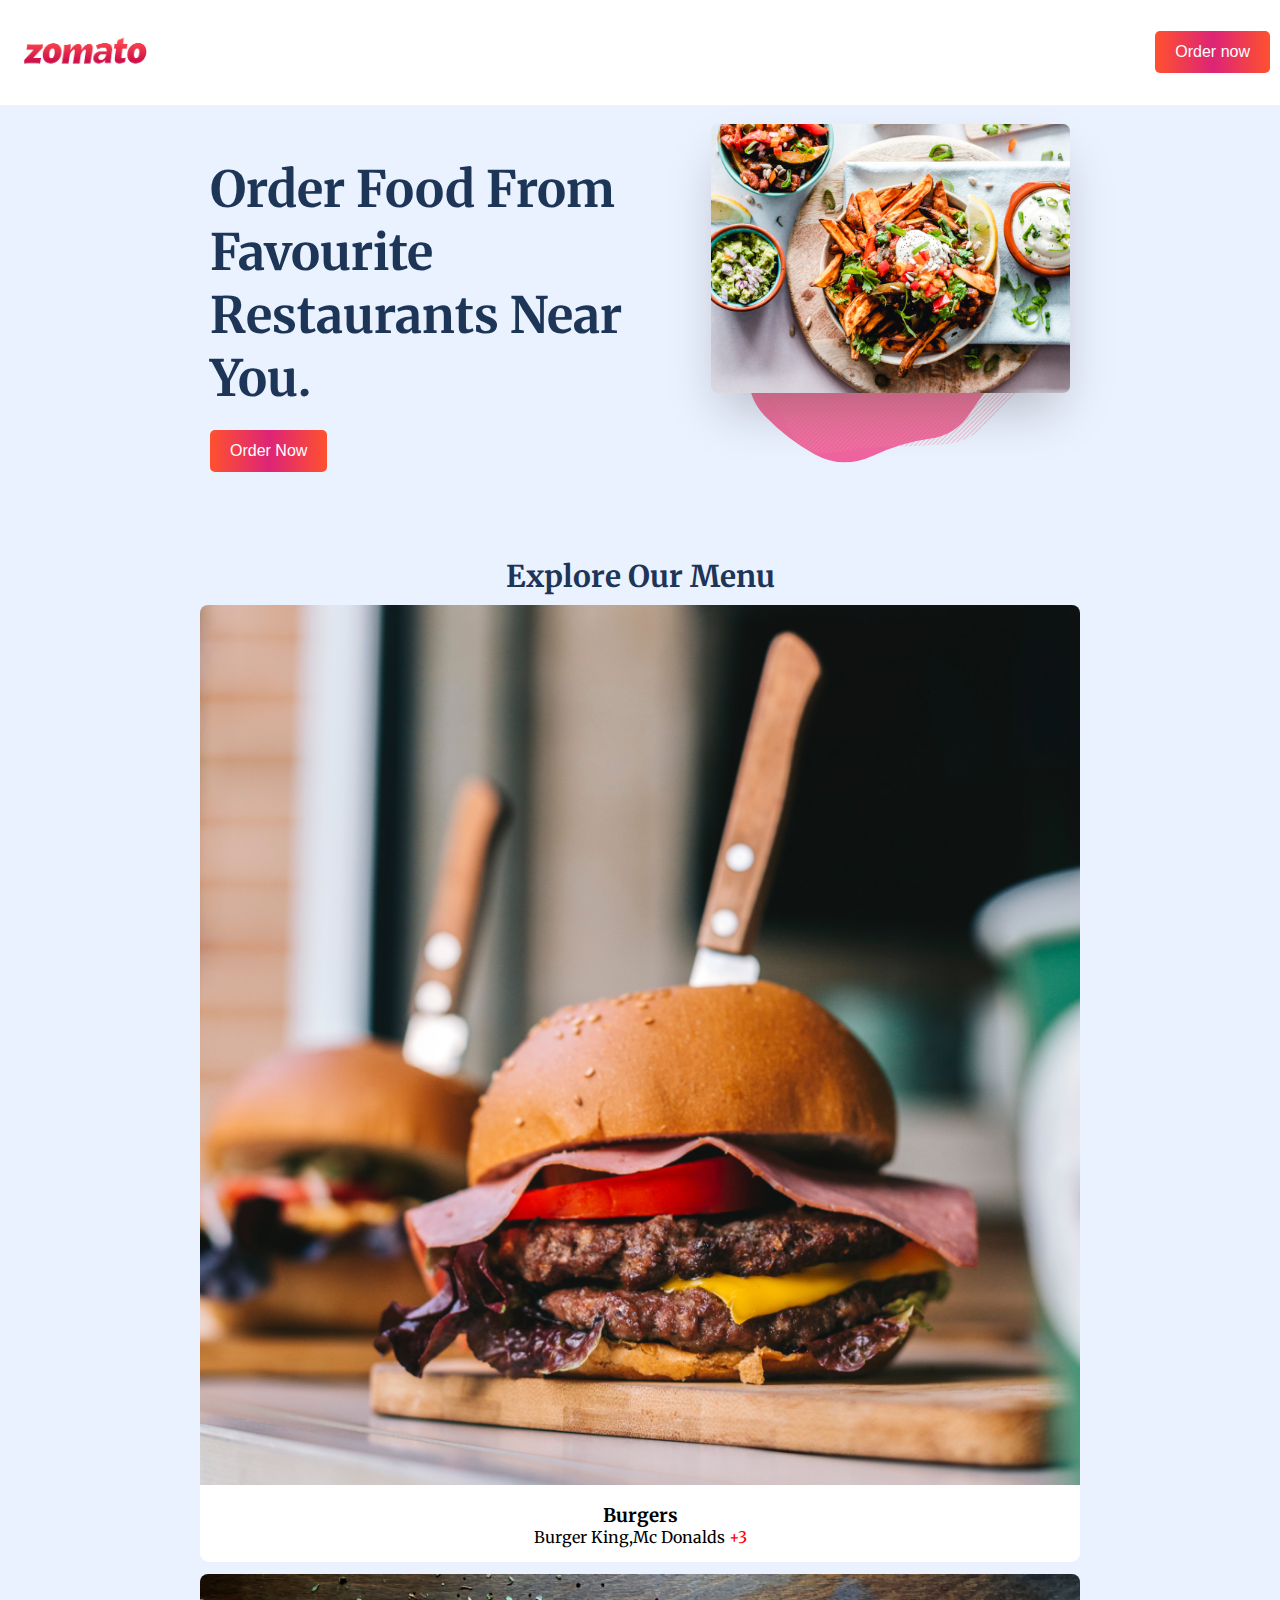
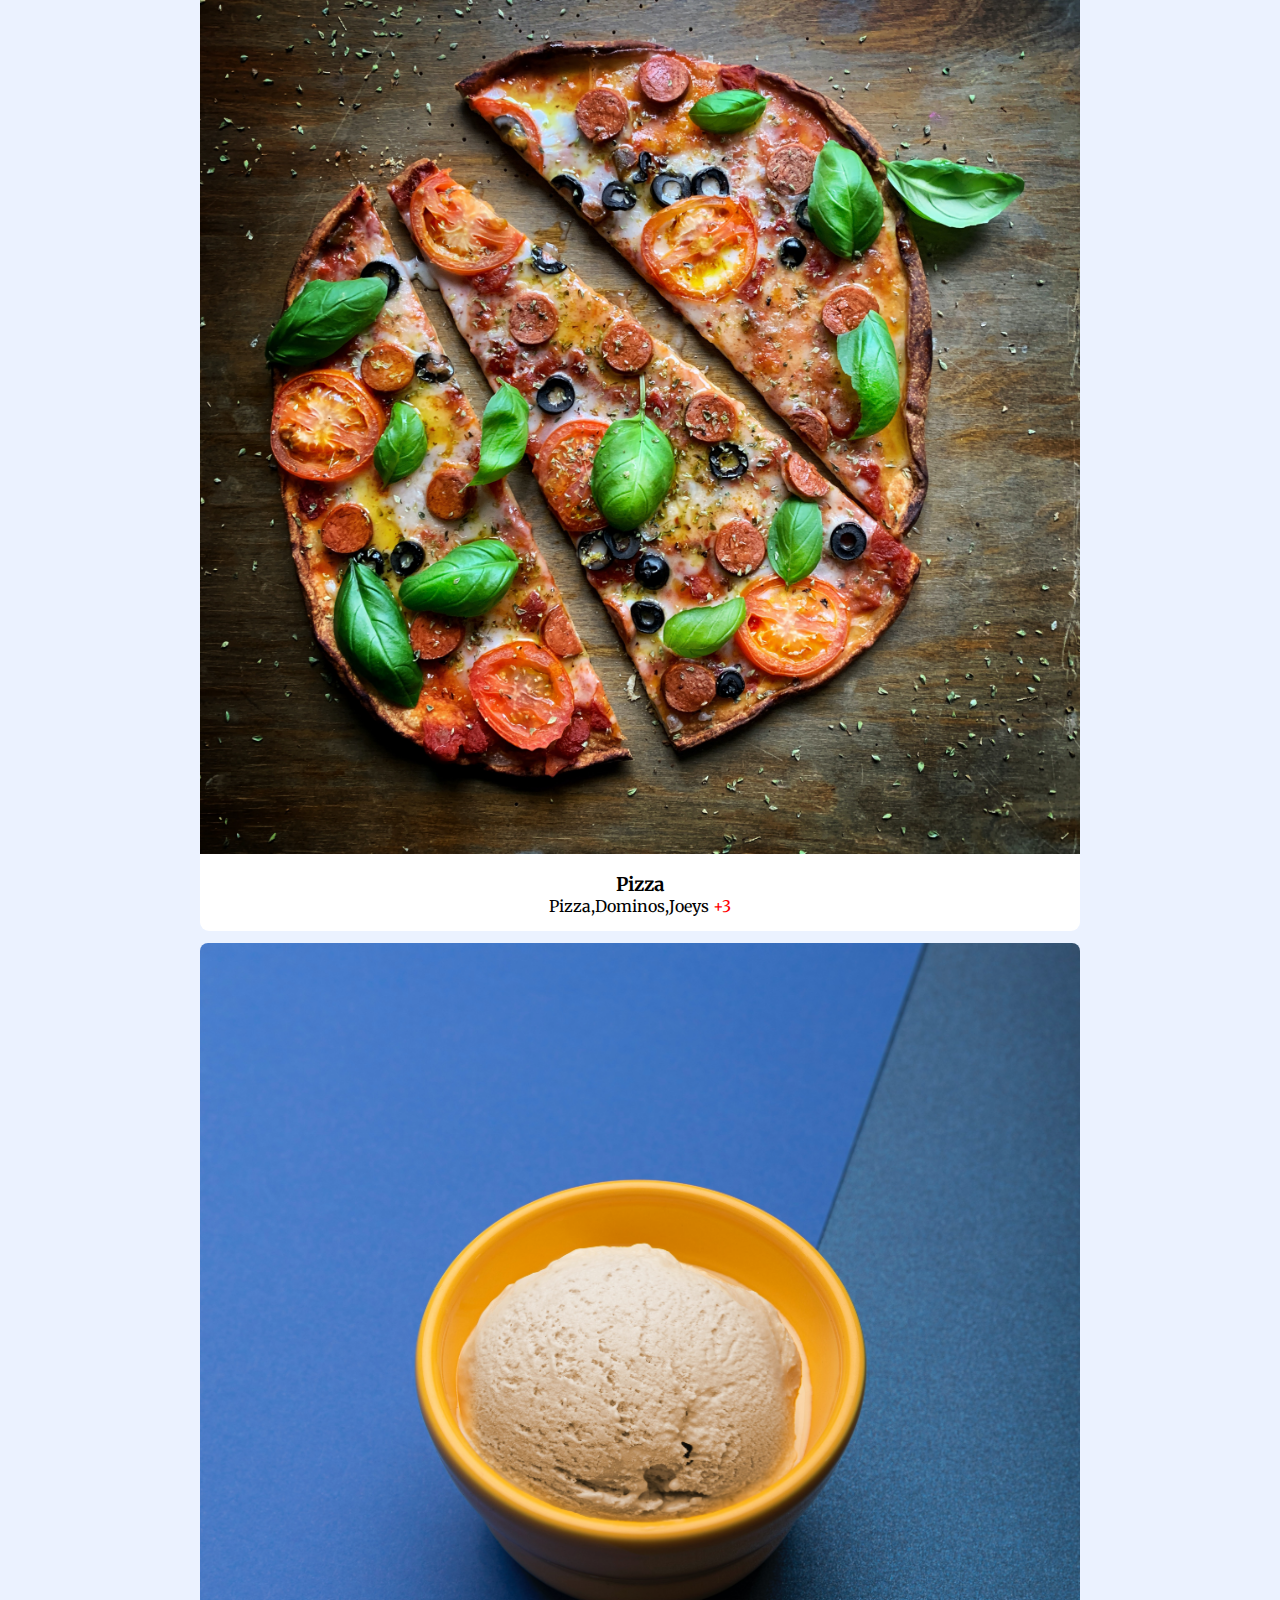
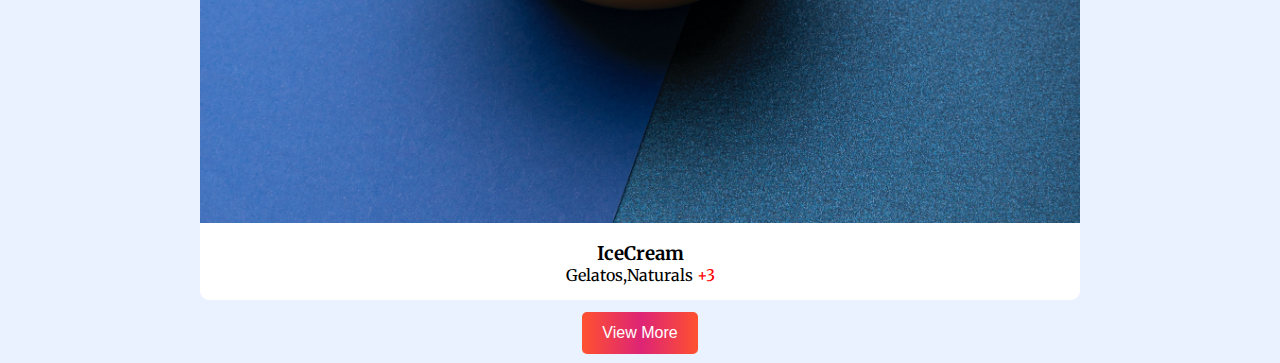
==== index.html @ bd78d6b1 "Done menu section for mobile" ====
<!DOCTYPE html>
<html lang="en">
<head>
  <meta charset="UTF-8">
  <meta name="viewport" content="width=device-width, initial-scale=1.0">
  <title>Document</title>
  <link rel="preconnect" href="https://fonts.gstatic.com">
  <link href="https://fonts.googleapis.com/css2?family=Merriweather:ital,wght@0,300;0,400;0,700;0,900;1,300;1,400;1,700;1,900&display=swap" rel="stylesheet">
</head>
<style>

*{

margin: 0;
padding: 0;
box-sizing: border-box;

}
body{

font-family: 'Merriweather', serif;
background-color:#ebf2ff; 
}

.navbar{

  display: flex;
  justify-content:space-around;
  align-items:center;
   background-color:#fff;;
  
}

.navbar-brand{

width: 100px;

}
.navbar-logo{
  width:100%;
}

  .primary-button{

    background-image: linear-gradient(
  to right,
  #ff512f 0%,
  #dd2476 51%,
  #ff512f 100%
);
border:none;
padding:10px 10px;
border-radius: 5px;
color: #fff;
cursor: pointer;

  }




/*HERO SECTION*/

.container{
  width: 100%;
  margin: 0 auto;
  padding: 9px 10px;
}

.hero-image-container{
width: 100%;
position: relative;
}





.hero-image{
  
  width: 100%;
  box-shadow: 0 25px 50px -12px rgba(0, 0, 0, 0.25);
  border-radius: 7px;
  position: absolute;

}

.shape{
  position: absolute;
  right: 2px;
  z-index:-1 ;
}











.hero-text{
font-size: 30px;
color:#1d3557;
margin: 20px 0;
}







/*MENU*/

.food-menu-card{
 width:100%;
 background-color:#fff;
 border-radius: 9px;
margin-bottom: 12px;
}


.food-image{
  width: 100%;
  border-radius: 8px 8px 0 0 ;
}

.food-menu-card-description{
  padding:15px;
}




.menu-text{
  font-size: 30px;
  color: #1d3557;
  margin:10px 0;
}

.explore-menu-container{
  margin-top: 60px;
  text-align: center;
}





/*MEDIA QUERY*/

  /*For Tablet*/
  @media(min-width: 768px)
{
  .navbar{
  justify-content: space-between;
  padding: 0px 10px;
}

.navbar-brand{
  width: 150px;
}

.primary-button{

padding: 12px 20px;
font-size: 16px;
}

.hero-container{
  display: flex;
  flex-direction: row-reverse;
  align-items: center;
  padding: 10px;
}

}





/*For PC*/
@media(min-width: 1020px)
{


  .container{

    max-width: 900px;
  

  }

.hero-container{
  justify-content: space-between;
  gap:10px ;

}

.hero-text{

 font-size: 50px; 
}


}
/*PC WITH LARGER SCREEN*/
@media(min-width: 1400px)
{

.container{
  max-width: 1180px;
}




}
</style>
<body>
  <header>

    <nav class="navbar">

      <div class="navbar-brand">
        <img src="/assets/logo.png" alt="logo" class="navbar-logo">
      </div>
      <div class="navbar-items">


        <button class="primary-button">Order now</button>

      </div>

    </nav>
  </header>


  <main class="container">
  <!--HERO SECTION-->
    <section class="hero-container">

      <div class="hero-image-container">

        <img src="./assets/hero.jpg" alt="hero-image" class="hero-image">
        <img src="assets/svg/herobgpattren.svg" alt="pattern" class="pattern">
        <img src="assets/svg/heroShape.svg" alt="shape" class="shape">




      </div>
      <div class="hero-decription">
    <h1 class="hero-text">Order Food From Favourite Restaurants Near You.</h1>
        <button class="primary-button">Order Now</button>
      </div>
       


    </section>




    <!--Explore menu-->

    <section class="explore-menu-container">

      <h1 class="menu-text">Explore Our Menu</h1>


      <div class="explore-menu-lists">



<!--BURGER-->
        <div class="food-menu-card">

          <img src="assets/burger.jpg" alt="burger" class="food-image">

          <div class="food-menu-card-description">

            <h3 class="food-title">Burgers</h3>
            <p class="food-restaurant">Burger King,Mc Donalds <span style="color:red">+3</span></p>

          </div>


        </div>




        <!--PIZZA-->
        <div class="food-menu-card">

          <img src="assets/pizza.jpg" alt="pizza" class="food-image">

          <div class="food-menu-card-description">

            <h3 class="food-title">Pizza</h3>
            <p class="food-restaurant">Pizza,Dominos,Joeys <span style="color:red">+3</span></p>

          </div>


        </div>





        <!--ICECRWAM-->
        <div class="food-menu-card">

          <img src="assets/iceCream.jpg" alt="ice_cream" class="food-image">

          <div class="food-menu-card-description">

            <h3 class="food-title">IceCream</h3>
            <p class="food-restaurant">Gelatos,Naturals <span style="color:red">+3</span></p>

          </div>


        </div>

      </div>
      <button class="primary-button">View More</button>


    </section>


    


</main>




</body>
</html>
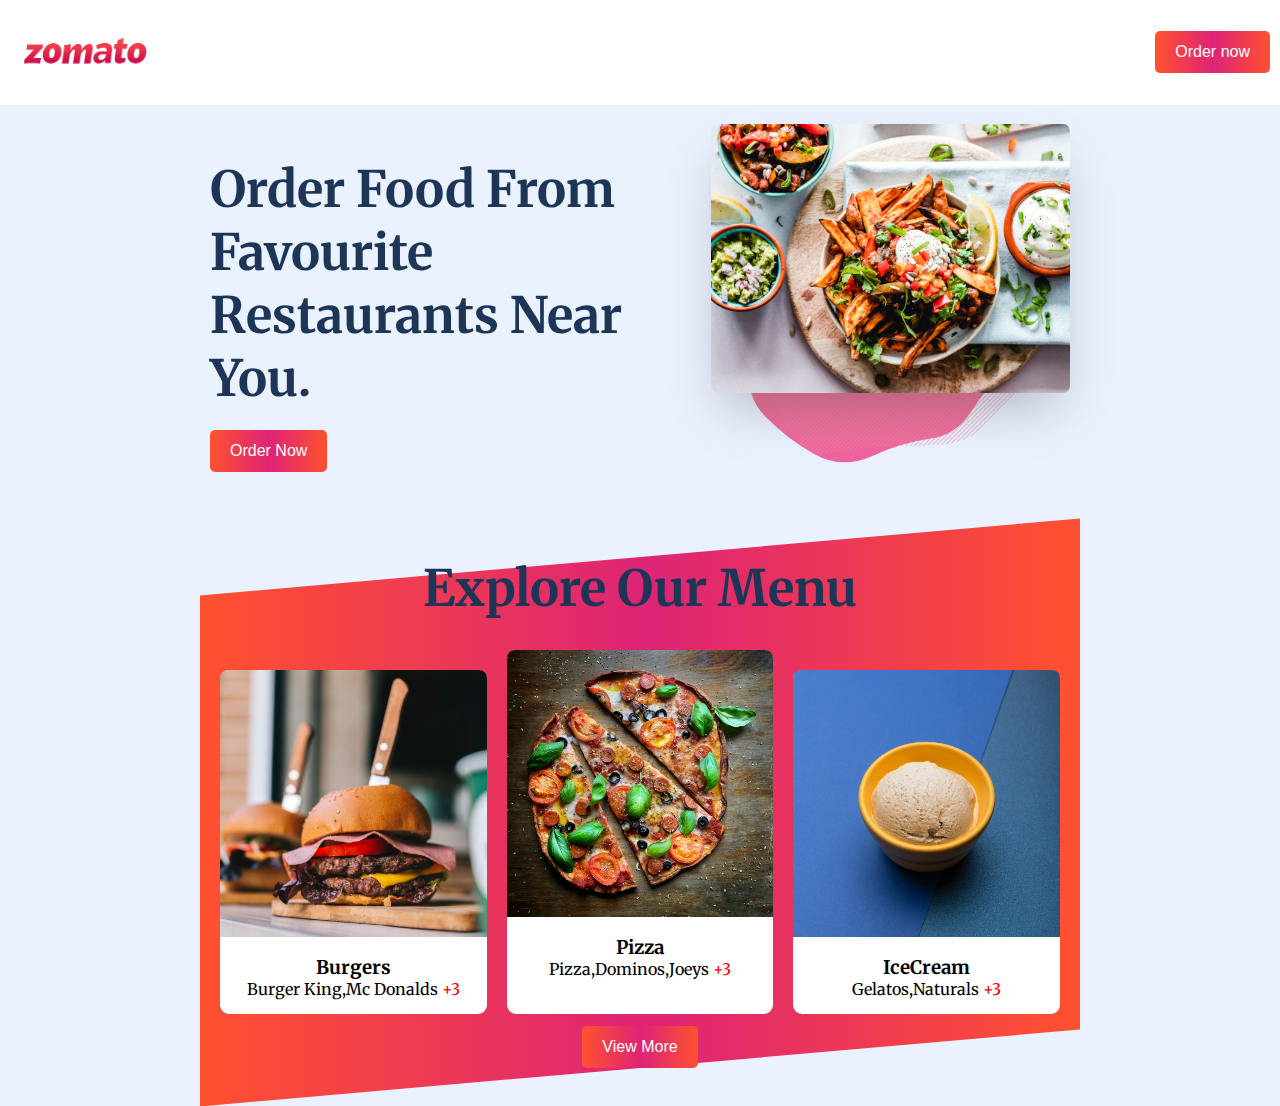
==== commit e0f9d8e3: "Done with tranfrom" ====
--- a/index.html
+++ b/index.html
@@ -177,6 +177,42 @@
   padding: 10px;
 }
 
+
+.explore-menu-lists{
+
+display: flex;
+gap: 12px;
+margin-top: 50px;
+
+}
+
+#pizza-id{
+  margin-top: -20px;
+}
+
+
+
+.explore-menu-container{
+
+  position: relative;
+}
+
+.explore-menu-rohumus-gradient{
+  position: absolute;
+  background-image: linear-gradient(
+  to right,
+  #ff512f 0%,
+  #dd2476 51%,
+  #ff512f 100%
+);
+left: 0;
+top: 0;
+width: 100%;
+height: 100%;
+z-index: -3;
+transform: skewY(-5deg);
+}
+
 }
 
 
@@ -204,6 +240,18 @@
 .hero-text{
 
  font-size: 50px; 
+}
+
+
+
+.explore-menu-lists{
+  gap:  20px;
+  padding:0 20px;
+}
+
+.menu-text{
+  font-size: 50px;
+  
 }
 
 
@@ -273,7 +321,12 @@
       <h1 class="menu-text">Explore Our Menu</h1>
 
 
-      <div class="explore-menu-lists">
+<div class="explore-menu-rohumus-gradient">
+
+
+
+</div>
+        <div class="explore-menu-lists">
 
 
 
@@ -296,7 +349,7 @@
 
 
         <!--PIZZA-->
-        <div class="food-menu-card">
+        <div class="food-menu-card" id="pizza-id">
 
           <img src="assets/pizza.jpg" alt="pizza" class="food-image">
 
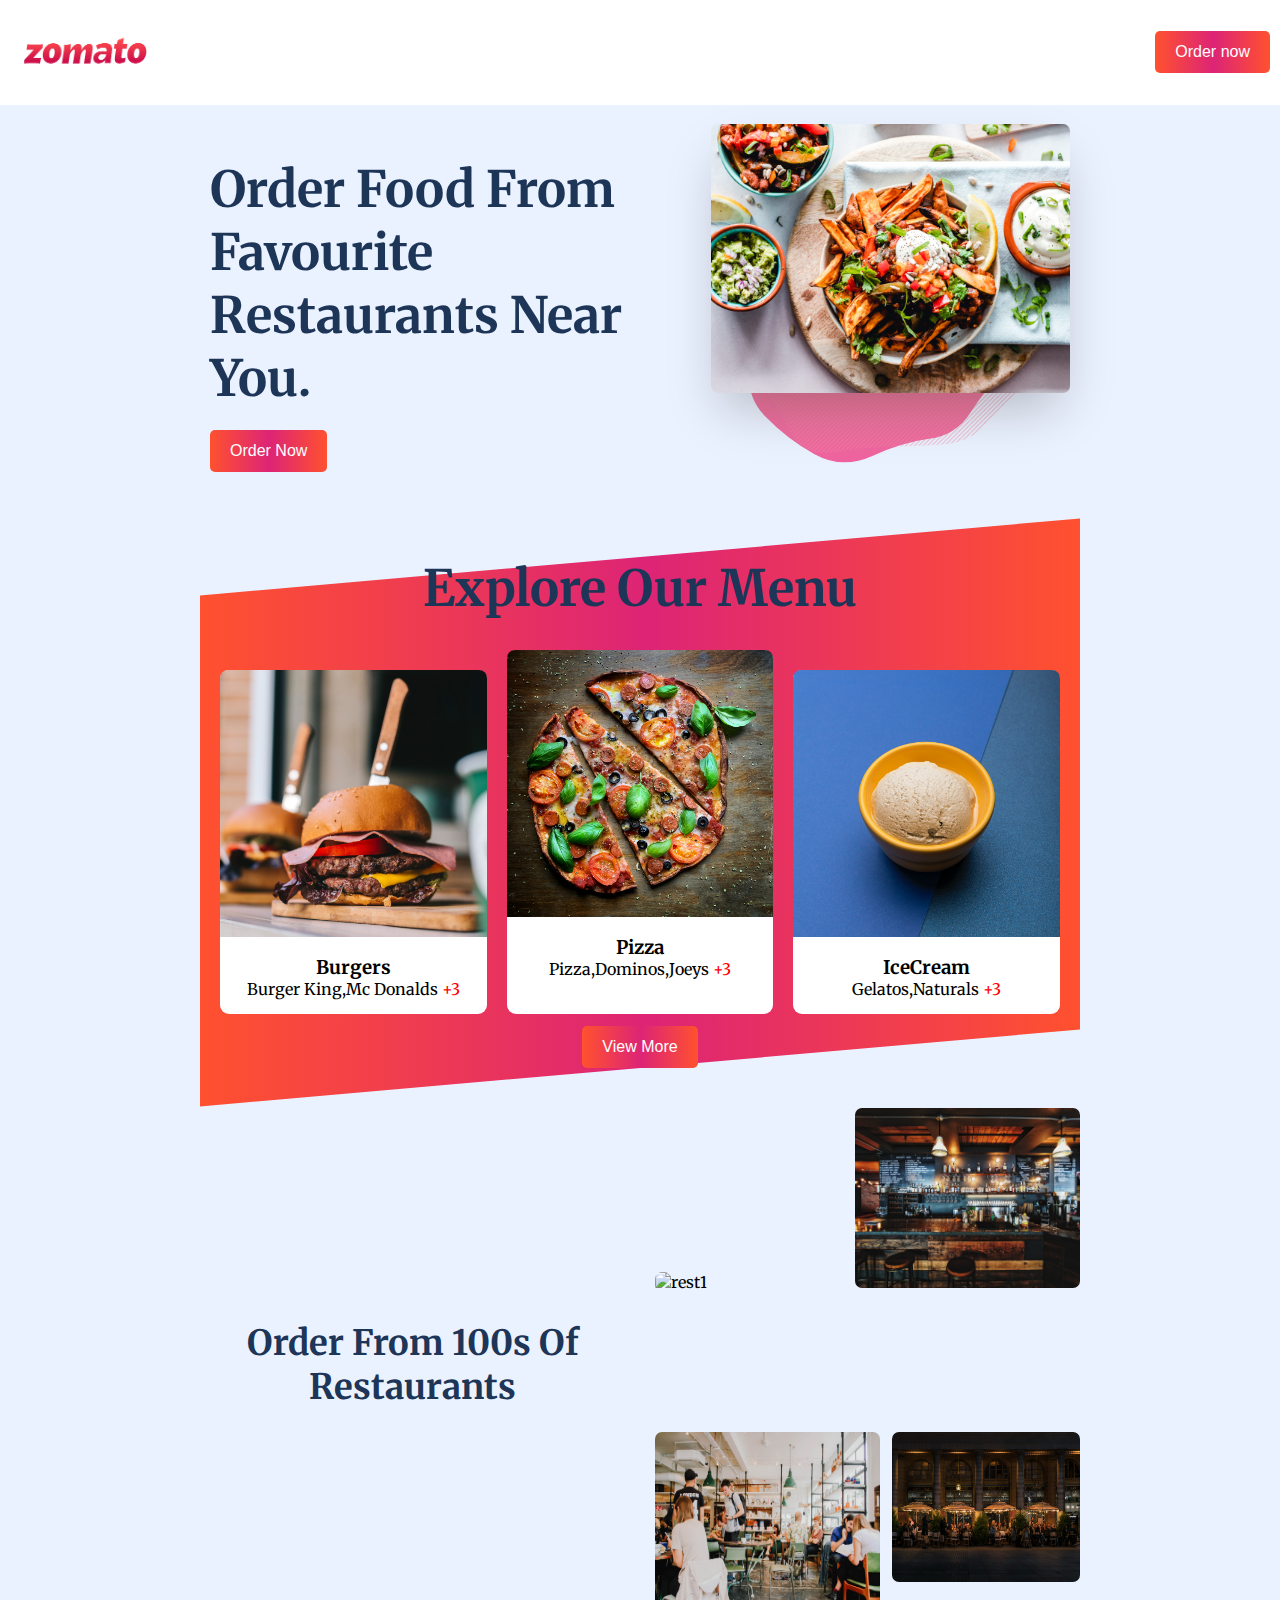
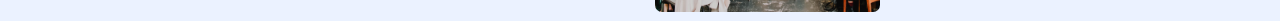
==== commit e977db61: "added restaurants" ====
--- a/index.html
+++ b/index.html
@@ -1,401 +1,420 @@
 <!DOCTYPE html>
 <html lang="en">
-<head>
-  <meta charset="UTF-8">
-  <meta name="viewport" content="width=device-width, initial-scale=1.0">
-  <title>Document</title>
-  <link rel="preconnect" href="https://fonts.gstatic.com">
-  <link href="https://fonts.googleapis.com/css2?family=Merriweather:ital,wght@0,300;0,400;0,700;0,900;1,300;1,400;1,700;1,900&display=swap" rel="stylesheet">
-</head>
-<style>
-
-*{
-
-margin: 0;
-padding: 0;
-box-sizing: border-box;
-
-}
-body{
-
-font-family: 'Merriweather', serif;
-background-color:#ebf2ff; 
-}
-
-.navbar{
-
+  <head>
+    <meta charset="UTF-8" />
+    <meta name="viewport" content="width=device-width, initial-scale=1.0" />
+    <title>Document</title>
+    <link rel="preconnect" href="https://fonts.gstatic.com" />
+    <link
+      href="https://fonts.googleapis.com/css2?family=Merriweather:ital,wght@0,300;0,400;0,700;0,900;1,300;1,400;1,700;1,900&display=swap"
+      rel="stylesheet"
+    />
+  </head>
+  <style>
+    * {
+      margin: 0;
+      padding: 0;
+      box-sizing: border-box;
+    }
+    body {
+      font-family: "Merriweather", serif;
+      background-color: #ebf2ff;
+    }
+
+    .navbar {
+      display: flex;
+      justify-content: space-around;
+      align-items: center;
+      background-color: #fff;
+    }
+
+    .navbar-brand {
+      width: 100px;
+    }
+    .navbar-logo {
+      width: 100%;
+    }
+
+    .primary-button {
+      background-image: linear-gradient(
+        to right,
+        #ff512f 0%,
+        #dd2476 51%,
+        #ff512f 100%
+      );
+      border: none;
+      padding: 10px 10px;
+      border-radius: 5px;
+      color: #fff;
+      cursor: pointer;
+    }
+
+    /*HERO SECTION*/
+
+    .container {
+      width: 100%;
+      margin: 0 auto;
+      padding: 9px 10px;
+    }
+
+    .hero-image-container {
+      width: 100%;
+      position: relative;
+    }
+
+    .hero-image {
+      width: 100%;
+      box-shadow: 0 25px 50px -12px rgba(0, 0, 0, 0.25);
+      border-radius: 7px;
+      position: absolute;
+    }
+
+    .shape {
+      position: absolute;
+      right: 2px;
+      z-index: -1;
+    }
+
+    .hero-text {
+      font-size: 30px;
+      color: #1d3557;
+      margin: 20px 0;
+    }
+
+    /*MENU*/
+
+    .food-menu-card {
+      width: 100%;
+      background-color: #fff;
+      border-radius: 9px;
+      margin-bottom: 12px;
+    }
+
+    .food-image {
+      width: 100%;
+      border-radius: 8px 8px 0 0;
+    }
+
+    .food-menu-card-description {
+      padding: 15px;
+    }
+
+    .menu-text {
+      font-size: 30px;
+      color: #1d3557;
+      margin: 10px 0;
+    }
+
+    .explore-menu-container {
+      margin-top: 60px;
+      text-align: center;
+    }
+
+
+
+
+/*RESTAURANTS IMAGES FLEX*/
+
+
+.restaurants-flex-row1,.restaurants-flex-row2{
+    width: 100%;
+  display:flex;
+  gap:12px;
+}
+
+.restaurants-flex-row1{
+  align-items: baseline;
+  margin-bottom: 10px;
+}
+
+.restaurant1-image,
+.restaurant2-image,
+.restaurant3-image,
+.restaurant4-image
+{
+
+  width:100%;
+  height: 100%;
+  border-radius:7px;
+
+}
+
+
+.restaurant-1,.restaurant-4 {
+
+width:100%;
+height: 150px;
+
+
+
+
+
+
+}
+
+.restaurant-2,.restaurant-3{
+
+width: 120%;
+height: 180px;
+
+}
+
+.restaurants-text{
+  font-size: 30px;
+      color: #1d3557;
+     text-align: center;
+  margin-top:10px;
+}
+
+
+
+
+
+
+
+
+    /*MEDIA QUERY*/
+
+    /*For Tablet*/
+    @media (min-width: 768px) {
+      .navbar {
+        justify-content: space-between;
+        padding: 0px 10px;
+      }
+
+      .navbar-brand {
+        width: 150px;
+      }
+
+      .primary-button {
+        padding: 12px 20px;
+        font-size: 16px;
+      }
+
+      .hero-container {
+        display: flex;
+        flex-direction: row-reverse;
+        align-items: center;
+        padding: 10px;
+      }
+
+      .explore-menu-lists {
+        display: flex;
+        gap: 12px;
+        margin-top: 50px;
+      }
+
+      #pizza-id {
+        margin-top: -20px;
+      }
+
+      .explore-menu-container {
+        position: relative;
+      }
+
+      .explore-menu-rohumus-gradient {
+        position: absolute;
+        background-image: linear-gradient(
+          to right,
+          #ff512f 0%,
+          #dd2476 51%,
+          #ff512f 100%
+        );
+        left: 0;
+        top: 0;
+        width: 100%;
+        height: 100%;
+        z-index: -3;
+        transform: skewY(-5deg);
+      }
+
+
+
+
+      .restaurants-text{
+  font-size: 35px;
+  width: 100%;
+     
+ 
+}
+.restaurants-containers{
   display: flex;
-  justify-content:space-around;
-  align-items:center;
-   background-color:#fff;;
-  
-}
-
-.navbar-brand{
-
-width: 100px;
-
-}
-.navbar-logo{
-  width:100%;
-}
-
-  .primary-button{
-
-    background-image: linear-gradient(
-  to right,
-  #ff512f 0%,
-  #dd2476 51%,
-  #ff512f 100%
-);
-border:none;
-padding:10px 10px;
-border-radius: 5px;
-color: #fff;
-cursor: pointer;
+  align-items: center;
+}
+
+  .restaurants-flex{
+
+width: 100%;
 
   }
 
 
-
-
-/*HERO SECTION*/
-
-.container{
-  width: 100%;
-  margin: 0 auto;
-  padding: 9px 10px;
-}
-
-.hero-image-container{
-width: 100%;
-position: relative;
-}
-
-
-
-
-
-.hero-image{
-  
-  width: 100%;
-  box-shadow: 0 25px 50px -12px rgba(0, 0, 0, 0.25);
-  border-radius: 7px;
-  position: absolute;
-
-}
-
-.shape{
-  position: absolute;
-  right: 2px;
-  z-index:-1 ;
-}
-
-
-
-
-
-
-
-
-
-
-
-.hero-text{
-font-size: 30px;
-color:#1d3557;
-margin: 20px 0;
-}
-
-
-
-
-
-
-
-/*MENU*/
-
-.food-menu-card{
- width:100%;
- background-color:#fff;
- border-radius: 9px;
-margin-bottom: 12px;
-}
-
-
-.food-image{
-  width: 100%;
-  border-radius: 8px 8px 0 0 ;
-}
-
-.food-menu-card-description{
-  padding:15px;
-}
-
-
-
-
-.menu-text{
-  font-size: 30px;
-  color: #1d3557;
-  margin:10px 0;
-}
-
-.explore-menu-container{
-  margin-top: 60px;
-  text-align: center;
-}
-
-
-
-
-
-/*MEDIA QUERY*/
-
-  /*For Tablet*/
-  @media(min-width: 768px)
-{
-  .navbar{
-  justify-content: space-between;
-  padding: 0px 10px;
-}
-
-.navbar-brand{
-  width: 150px;
-}
-
-.primary-button{
-
-padding: 12px 20px;
-font-size: 16px;
-}
-
-.hero-container{
-  display: flex;
-  flex-direction: row-reverse;
-  align-items: center;
-  padding: 10px;
-}
-
-
-.explore-menu-lists{
-
-display: flex;
-gap: 12px;
-margin-top: 50px;
-
-}
-
-#pizza-id{
-  margin-top: -20px;
-}
-
-
-
-.explore-menu-container{
-
-  position: relative;
-}
-
-.explore-menu-rohumus-gradient{
-  position: absolute;
-  background-image: linear-gradient(
-  to right,
-  #ff512f 0%,
-  #dd2476 51%,
-  #ff512f 100%
-);
-left: 0;
-top: 0;
-width: 100%;
-height: 100%;
-z-index: -3;
-transform: skewY(-5deg);
-}
-
-}
-
-
-
-
-
-/*For PC*/
-@media(min-width: 1020px)
-{
-
-
-  .container{
-
-    max-width: 900px;
-  
-
-  }
-
-.hero-container{
-  justify-content: space-between;
-  gap:10px ;
-
-}
-
-.hero-text{
-
- font-size: 50px; 
-}
-
-
-
-.explore-menu-lists{
-  gap:  20px;
-  padding:0 20px;
-}
-
-.menu-text{
-  font-size: 50px;
-  
-}
-
-
-}
-/*PC WITH LARGER SCREEN*/
-@media(min-width: 1400px)
-{
-
-.container{
-  max-width: 1180px;
-}
-
-
-
-
-}
-</style>
-<body>
-  <header>
-
-    <nav class="navbar">
-
-      <div class="navbar-brand">
-        <img src="/assets/logo.png" alt="logo" class="navbar-logo">
-      </div>
-      <div class="navbar-items">
-
-
-        <button class="primary-button">Order now</button>
-
-      </div>
-
-    </nav>
-  </header>
-
-
-  <main class="container">
-  <!--HERO SECTION-->
-    <section class="hero-container">
-
-      <div class="hero-image-container">
-
-        <img src="./assets/hero.jpg" alt="hero-image" class="hero-image">
-        <img src="assets/svg/herobgpattren.svg" alt="pattern" class="pattern">
-        <img src="assets/svg/heroShape.svg" alt="shape" class="shape">
-
-
-
-
-      </div>
-      <div class="hero-decription">
-    <h1 class="hero-text">Order Food From Favourite Restaurants Near You.</h1>
-        <button class="primary-button">Order Now</button>
-      </div>
-       
-
-
-    </section>
-
-
-
-
-    <!--Explore menu-->
-
-    <section class="explore-menu-container">
-
-      <h1 class="menu-text">Explore Our Menu</h1>
-
-
-<div class="explore-menu-rohumus-gradient">
-
-
-
-</div>
+    }
+
+    /*For PC*/
+    @media (min-width: 1020px) {
+      .container {
+        max-width: 900px;
+      }
+
+      .hero-container {
+        justify-content: space-between;
+        gap: 10px;
+      }
+
+      .hero-text {
+        font-size: 50px;
+      }
+
+      .explore-menu-lists {
+        gap: 20px;
+        padding: 0 20px;
+      }
+
+      .menu-text {
+        font-size: 50px;
+      }
+      .restaurants-containers{
+
+
+        margin-top:40px;
+        gap:30px;
+      }
+    }
+    /*PC WITH LARGER SCREEN*/
+    @media (min-width: 1400px) {
+      .container {
+        max-width: 1180px;
+      }
+    }
+  </style>
+  <body>
+    <header>
+      <nav class="navbar">
+        <div class="navbar-brand">
+          <img src="./assets/logo.png" alt="logo" class="navbar-logo" />
+        </div>
+        <div class="navbar-items">
+          <button class="primary-button">Order now</button>
+        </div>
+      </nav>
+    </header>
+
+    <main class="container">
+      <!--HERO SECTION-->
+      <section class="hero-container">
+        <div class="hero-image-container">
+          <img src="./assets/hero.jpg" alt="hero-image" class="hero-image" />
+          <img
+            src="assets/svg/herobgpattren.svg"
+            alt="pattern"
+            class="pattern"
+          />
+          <img src="assets/svg/heroShape.svg" alt="shape" class="shape" />
+        </div>
+        <div class="hero-decription">
+          <h1 class="hero-text">
+            Order Food From Favourite Restaurants Near You.
+          </h1>
+          <button class="primary-button">Order Now</button>
+        </div>
+      </section>
+
+      <!--Explore menu-->
+
+      <section class="explore-menu-container">
+        <h1 class="menu-text">Explore Our Menu</h1>
+
+        <div class="explore-menu-rohumus-gradient"></div>
         <div class="explore-menu-lists">
-
-
-
-<!--BURGER-->
-        <div class="food-menu-card">
-
-          <img src="assets/burger.jpg" alt="burger" class="food-image">
-
-          <div class="food-menu-card-description">
-
-            <h3 class="food-title">Burgers</h3>
-            <p class="food-restaurant">Burger King,Mc Donalds <span style="color:red">+3</span></p>
-
+          <!--BURGER-->
+          <div class="food-menu-card">
+            <img src="assets/burger.jpg" alt="burger" class="food-image" />
+
+            <div class="food-menu-card-description">
+              <h3 class="food-title">Burgers</h3>
+              <p class="food-restaurant">
+                Burger King,Mc Donalds <span style="color: red">+3</span>
+              </p>
+            </div>
           </div>
 
-
+          <!--PIZZA-->
+          <div class="food-menu-card" id="pizza-id">
+            <img src="assets/pizza.jpg" alt="pizza" class="food-image" />
+
+            <div class="food-menu-card-description">
+              <h3 class="food-title">Pizza</h3>
+              <p class="food-restaurant">
+                Pizza,Dominos,Joeys <span style="color: red">+3</span>
+              </p>
+            </div>
+          </div>
+
+          <!--ICECRWAM-->
+          <div class="food-menu-card">
+            <img src="assets/iceCream.jpg" alt="ice_cream" class="food-image" />
+
+            <div class="food-menu-card-description">
+              <h3 class="food-title">IceCream</h3>
+              <p class="food-restaurant">
+                Gelatos,Naturals <span style="color: red">+3</span>
+              </p>
+            </div>
+          </div>
         </div>
-
-
-
-
-        <!--PIZZA-->
-        <div class="food-menu-card" id="pizza-id">
-
-          <img src="assets/pizza.jpg" alt="pizza" class="food-image">
-
-          <div class="food-menu-card-description">
-
-            <h3 class="food-title">Pizza</h3>
-            <p class="food-restaurant">Pizza,Dominos,Joeys <span style="color:red">+3</span></p>
-
-          </div>
-
-
-        </div>
-
-
-
-
-
-        <!--ICECRWAM-->
-        <div class="food-menu-card">
-
-          <img src="assets/iceCream.jpg" alt="ice_cream" class="food-image">
-
-          <div class="food-menu-card-description">
-
-            <h3 class="food-title">IceCream</h3>
-            <p class="food-restaurant">Gelatos,Naturals <span style="color:red">+3</span></p>
-
-          </div>
-
-
-        </div>
-
-      </div>
-      <button class="primary-button">View More</button>
-
-
-    </section>
-
-
-    
-
-
-</main>
-
-
-
-
-</body>
-</html>+        <button class="primary-button">View More</button>
+      </section>
+
+
+
+
+        <!--RETAURANTS-->
+   <section class="restaurants-containers">
+
+          <h1 class="restaurants-text">Order From 100s Of Restaurants</h1>
+
+            <div class="restaurants-flex">
+
+                <div class="restaurants-flex-row1">
+                  <div class="restaurant-1">
+
+                 
+
+                  <img src="assets/restaurant1.jpg" alt="rest1" class="restaurant1-image">
+                </div>
+
+                <div class="restaurant-2">
+
+           
+                  <img src="assets/restaurant2.jpg" alt="rest2" class="restaurant2-image">
+
+                </div>
+                </div>      
+                
+                <div class="restaurants-flex-row2">
+
+                  <div class="restaurant-3">
+
+                 
+                  <img src="assets/restaurant3.jpg" alt="rest3" class="restaurant3-image">
+                </div>
+                <div class="restaurant-4">
+
+              
+                  <img src="assets/restaurant4.jpg" alt="rest4" class="restaurant4-image">
+
+
+                </div>
+                  
+                </div>   
+
+            </div>
+
+
+
+        </section>
+
+    </main>
+  </body>
+</html>
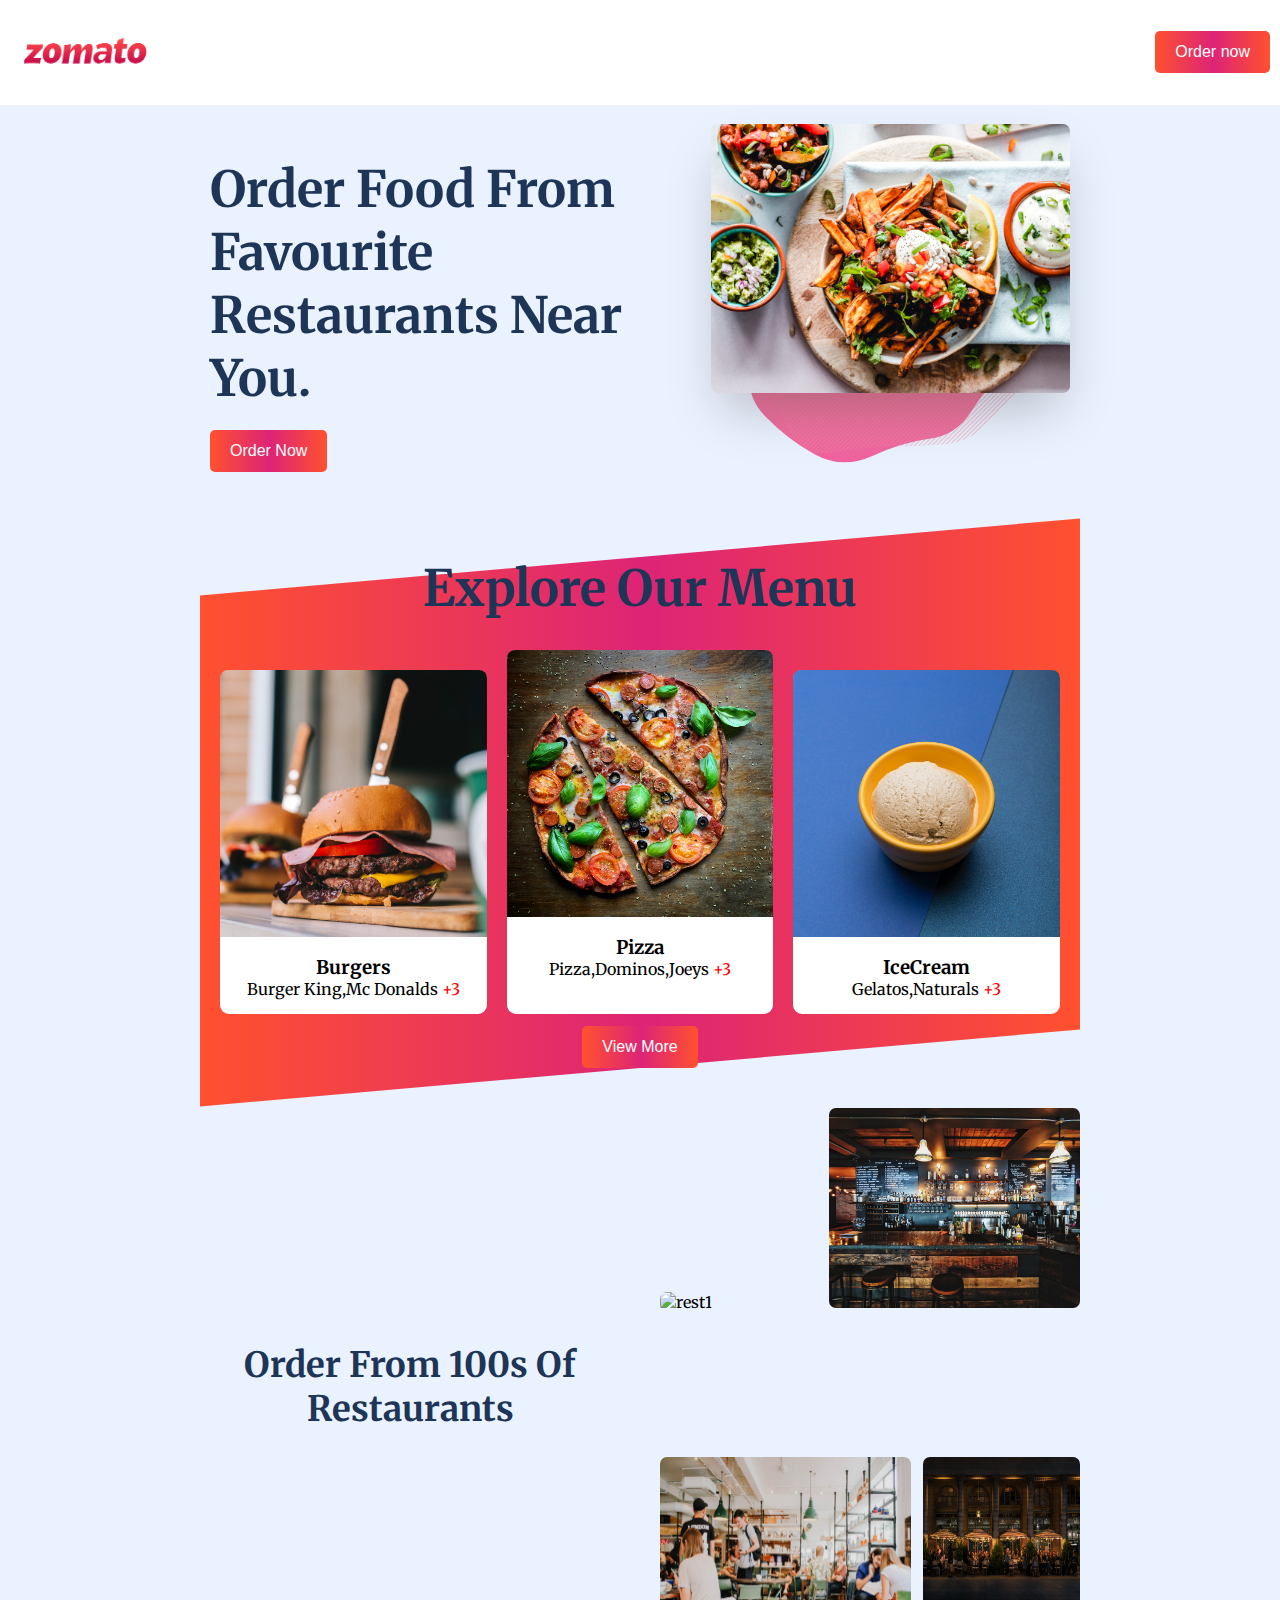
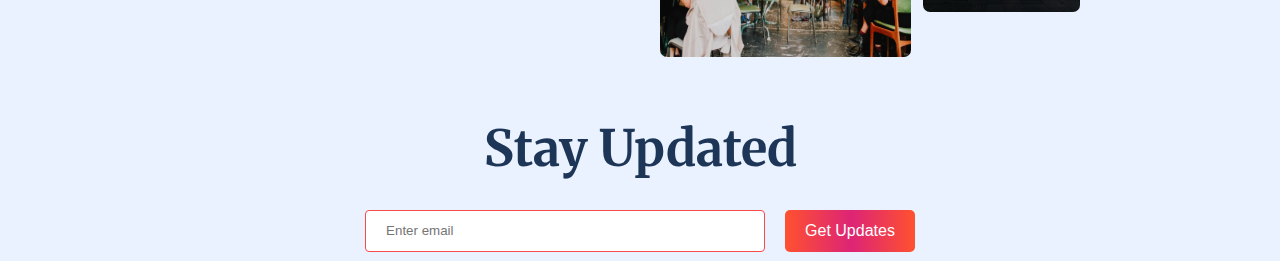
==== commit 37fd1b96: "added input type" ====
--- a/index.html
+++ b/index.html
@@ -110,62 +110,85 @@
       text-align: center;
     }
 
-
-
-
-/*RESTAURANTS IMAGES FLEX*/
-
-
-.restaurants-flex-row1,.restaurants-flex-row2{
-    width: 100%;
-  display:flex;
-  gap:12px;
-}
-
-.restaurants-flex-row1{
-  align-items: baseline;
-  margin-bottom: 10px;
-}
-
-.restaurant1-image,
-.restaurant2-image,
-.restaurant3-image,
-.restaurant4-image
-{
-
-  width:100%;
-  height: 100%;
-  border-radius:7px;
-
-}
-
-
-.restaurant-1,.restaurant-4 {
-
-width:100%;
-height: 150px;
-
-
-
-
-
-
-}
-
-.restaurant-2,.restaurant-3{
-
-width: 120%;
-height: 180px;
-
-}
-
-.restaurants-text{
-  font-size: 30px;
+    /*RESTAURANTS IMAGES FLEX*/
+
+    .restaurants-flex-row1,
+    .restaurants-flex-row2 {
+      width: 100%;
+      display: flex;
+      gap: 12px;
+    }
+
+    .restaurants-flex-row1 {
+      align-items: baseline;
+      margin-bottom: 10px;
+    }
+
+    .restaurant1-image,
+    .restaurant2-image,
+    .restaurant3-image,
+    .restaurant4-image {
+      width: 100%;
+      height: 100%;
+      border-radius: 7px;
+    }
+
+    .restaurant-1,
+    .restaurant-4 {
+      width: 100%;
+      height: 150px;
+    }
+
+    .restaurant-2,
+    .restaurant-3 {
+      width: 120%;
+      height: 180px;
+    }
+
+    .restaurants-text {
+      font-size: 30px;
       color: #1d3557;
-     text-align: center;
-  margin-top:10px;
-}
-
+      text-align: center;
+      margin-top: 10px;
+    }
+
+
+
+      /*UPDATED TEXT*/
+
+      .text-container{
+
+        margin-top: 40px;
+
+      }
+
+
+    .updated-text{
+
+      font-size: 30px;
+      color: #1d3557;
+      text-align: center;
+
+
+    }
+
+    .buttonandtext{
+
+      margin-top:30px;
+      display: flex;
+      justify-content: center;
+      gap:20px;
+      
+
+    }
+
+    .text{
+
+      border:1px solid rgb(247, 74, 74);
+      border-radius:1px;
+      padding:0 20px;
+      border-radius:4px;
+    }
 
 
 
@@ -228,26 +251,30 @@
         transform: skewY(-5deg);
       }
 
-
-
-
-      .restaurants-text{
-  font-size: 35px;
-  width: 100%;
-     
- 
+      .restaurants-text {
+        font-size: 35px;
+        width: 100%;
+      }
+      .restaurants-containers {
+        display: flex;
+        align-items: center;
+      }
+
+      .restaurants-flex {
+        width: 100%;
+      }
+
+
+
+      .updated-text{
+
+    font-size: 35px;
+
 }
-.restaurants-containers{
-  display: flex;
-  align-items: center;
-}
-
-  .restaurants-flex{
-
-width: 100%;
-
-  }
-
+
+    .text{
+      width:300px;
+    }
 
     }
 
@@ -274,12 +301,53 @@
       .menu-text {
         font-size: 50px;
       }
-      .restaurants-containers{
-
-
-        margin-top:40px;
-        gap:30px;
-      }
+
+
+
+      .restaurant-1,
+      .restaurant-4 {
+        width: 50%;
+        height: 155px;
+      }
+
+      
+      .restaurant-2,
+      .restaurant-3 {
+        width: 80%;
+        height: 200px;
+      }
+
+
+
+      .restaurant1-image,
+      .restaurant2-image,
+      .restaurant3-image,
+      .restaurant4-image {
+        width: 100%;
+        height: 100%;
+      }
+
+      .restaurants-containers {
+        margin-top: 40px;
+        gap: 40px;
+      }
+
+      .updated-text{
+
+font-size: 50px;
+
+}
+
+.text{
+  width:400px;
+}
+
+.text-container{
+
+margin-top: 60px;
+
+}
+
     }
     /*PC WITH LARGER SCREEN*/
     @media (min-width: 1400px) {
@@ -366,54 +434,70 @@
         <button class="primary-button">View More</button>
       </section>
 
-
-
-
-        <!--RETAURANTS-->
-   <section class="restaurants-containers">
-
-          <h1 class="restaurants-text">Order From 100s Of Restaurants</h1>
-
-            <div class="restaurants-flex">
-
-                <div class="restaurants-flex-row1">
-                  <div class="restaurant-1">
-
-                 
-
-                  <img src="assets/restaurant1.jpg" alt="rest1" class="restaurant1-image">
-                </div>
-
-                <div class="restaurant-2">
-
-           
-                  <img src="assets/restaurant2.jpg" alt="rest2" class="restaurant2-image">
-
-                </div>
-                </div>      
-                
-                <div class="restaurants-flex-row2">
-
-                  <div class="restaurant-3">
-
-                 
-                  <img src="assets/restaurant3.jpg" alt="rest3" class="restaurant3-image">
-                </div>
-                <div class="restaurant-4">
-
-              
-                  <img src="assets/restaurant4.jpg" alt="rest4" class="restaurant4-image">
-
-
-                </div>
-                  
-                </div>   
-
-            </div>
-
-
-
-        </section>
+      <!--RETAURANTS-->
+      <section class="restaurants-containers">
+        <h1 class="restaurants-text">Order From 100s Of Restaurants</h1>
+
+        <div class="restaurants-flex">
+          <div class="restaurants-flex-row1">
+            <div class="restaurant-1">
+              <img
+                src="assets/restaurant1.jpg"
+                alt="rest1"
+                class="restaurant1-image"
+              />
+            </div>
+
+            <div class="restaurant-2">
+              <img
+                src="assets/restaurant2.jpg"
+                alt="rest2"
+                class="restaurant2-image"
+              />
+            </div>
+          </div>
+
+          <div class="restaurants-flex-row2">
+            <div class="restaurant-3">
+              <img
+                src="assets/restaurant3.jpg"
+                alt="rest3"
+                class="restaurant3-image"
+              />
+            </div>
+            <div class="restaurant-4">
+              <img
+                src="assets/restaurant4.jpg"
+                alt="rest4"
+                class="restaurant4-image"
+              />
+            </div>
+          </div>
+        </div>
+      </section>
+
+
+
+      <!--Stay Updated-->
+
+      <section class="text-container">
+
+        <h1 class="updated-text">Stay Updated</h1>
+
+          <div class="buttonandtext">
+
+            <input type="text" class="text" placeholder="Enter email">
+            <button class="primary-button">Get Updates</button>
+            
+
+
+
+          </div>
+
+      </section>
+
+
+
 
     </main>
   </body>
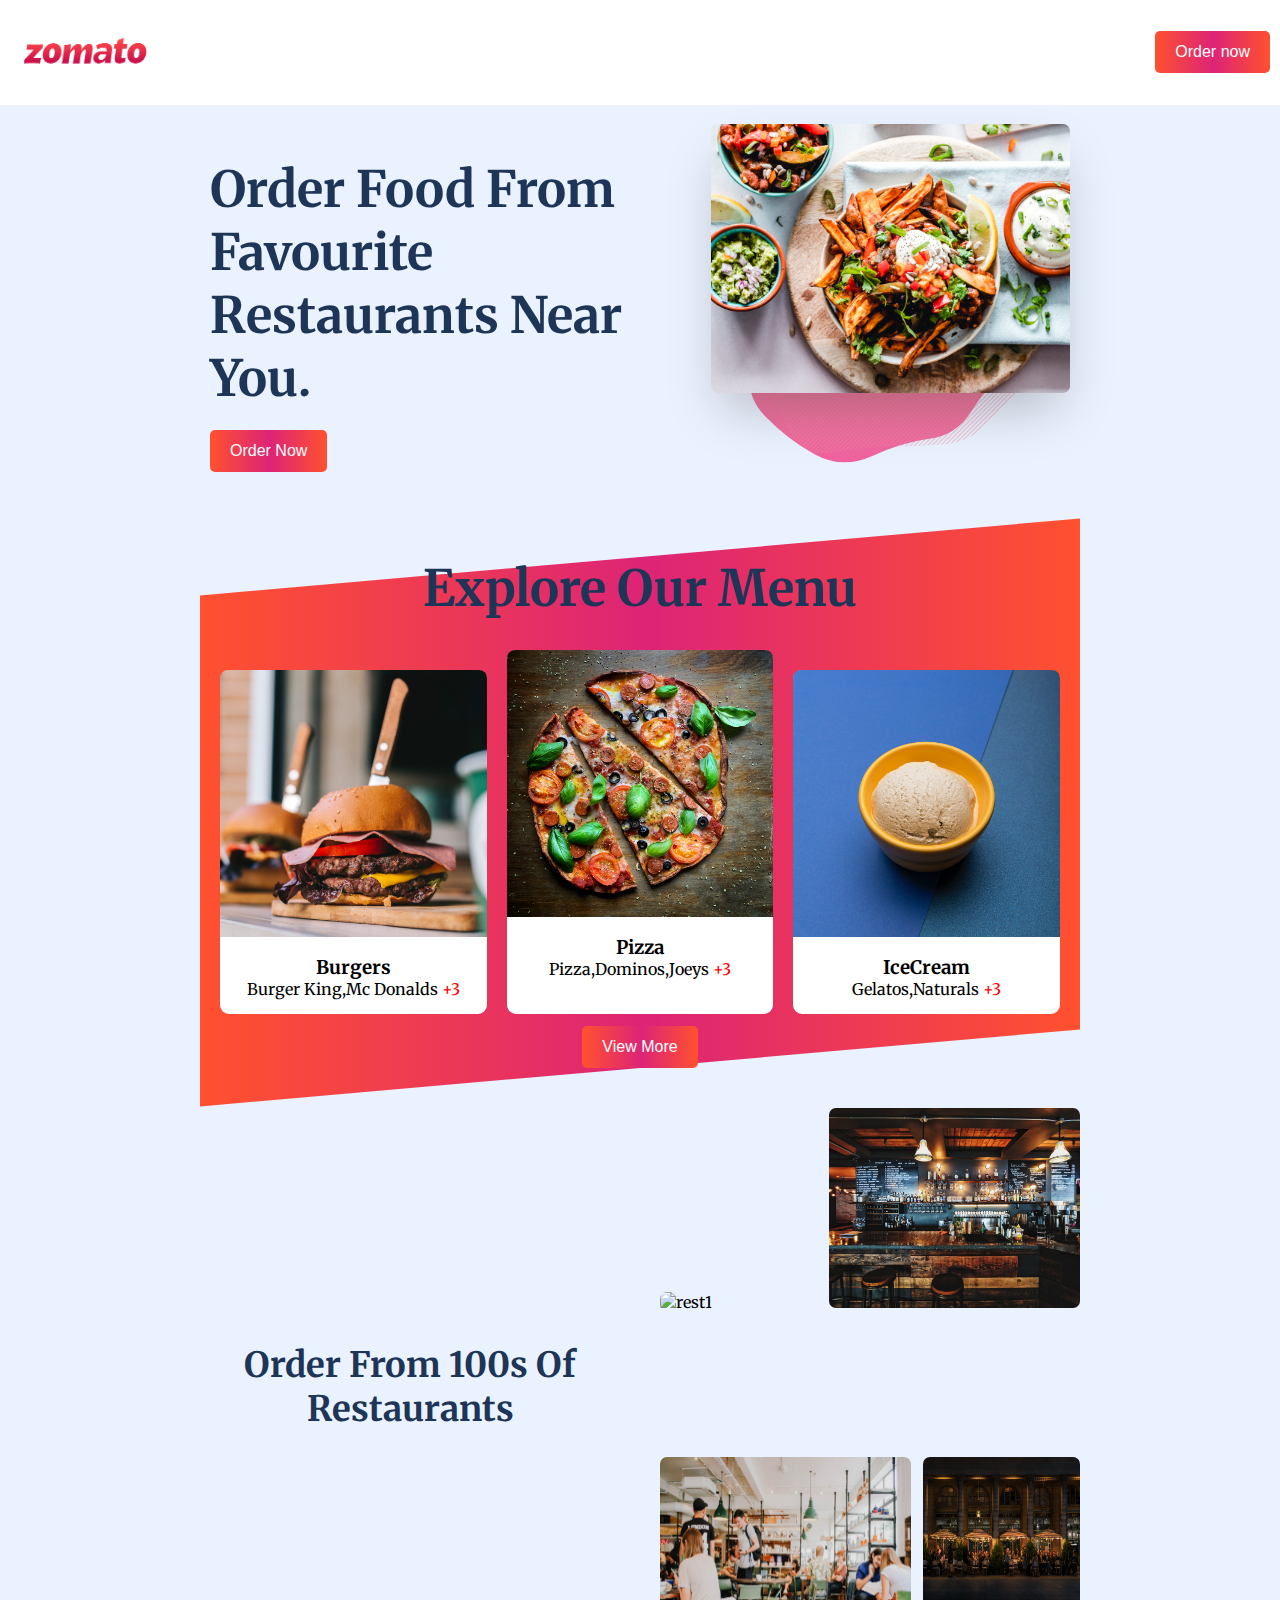
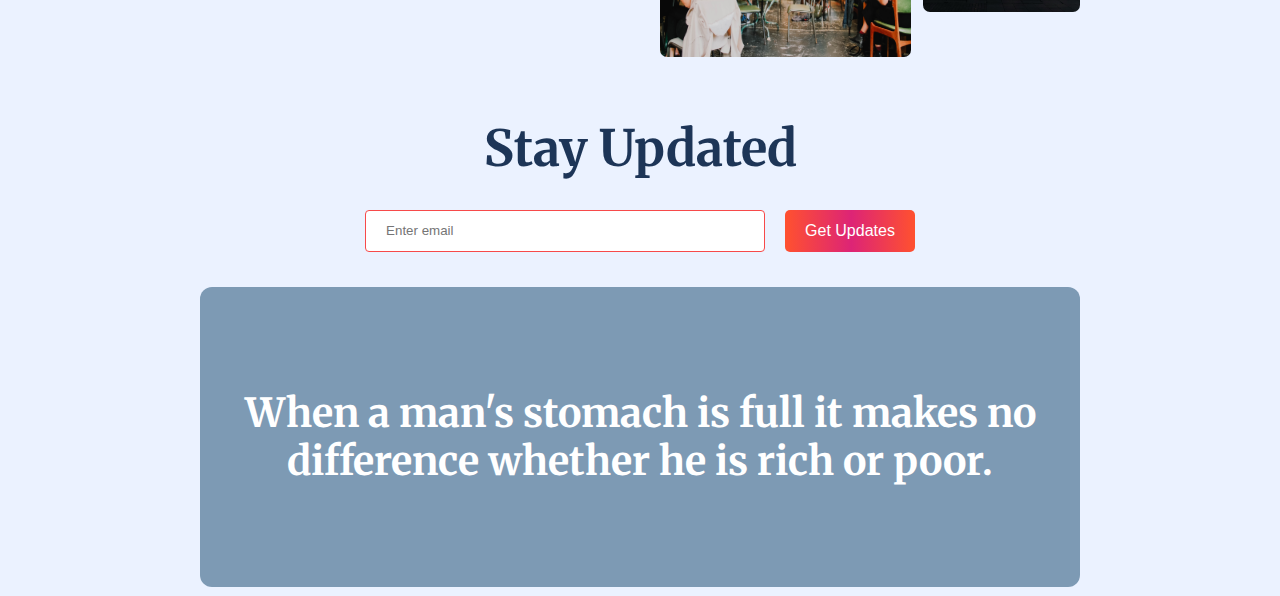
==== commit c417e6b0: "Done Image with Overlay" ====
--- a/index.html
+++ b/index.html
@@ -9,352 +9,10 @@
       href="https://fonts.googleapis.com/css2?family=Merriweather:ital,wght@0,300;0,400;0,700;0,900;1,300;1,400;1,700;1,900&display=swap"
       rel="stylesheet"
     />
+    <link rel="stylesheet" href="./style.css">
   </head>
   <style>
-    * {
-      margin: 0;
-      padding: 0;
-      box-sizing: border-box;
-    }
-    body {
-      font-family: "Merriweather", serif;
-      background-color: #ebf2ff;
-    }
-
-    .navbar {
-      display: flex;
-      justify-content: space-around;
-      align-items: center;
-      background-color: #fff;
-    }
-
-    .navbar-brand {
-      width: 100px;
-    }
-    .navbar-logo {
-      width: 100%;
-    }
-
-    .primary-button {
-      background-image: linear-gradient(
-        to right,
-        #ff512f 0%,
-        #dd2476 51%,
-        #ff512f 100%
-      );
-      border: none;
-      padding: 10px 10px;
-      border-radius: 5px;
-      color: #fff;
-      cursor: pointer;
-    }
-
-    /*HERO SECTION*/
-
-    .container {
-      width: 100%;
-      margin: 0 auto;
-      padding: 9px 10px;
-    }
-
-    .hero-image-container {
-      width: 100%;
-      position: relative;
-    }
-
-    .hero-image {
-      width: 100%;
-      box-shadow: 0 25px 50px -12px rgba(0, 0, 0, 0.25);
-      border-radius: 7px;
-      position: absolute;
-    }
-
-    .shape {
-      position: absolute;
-      right: 2px;
-      z-index: -1;
-    }
-
-    .hero-text {
-      font-size: 30px;
-      color: #1d3557;
-      margin: 20px 0;
-    }
-
-    /*MENU*/
-
-    .food-menu-card {
-      width: 100%;
-      background-color: #fff;
-      border-radius: 9px;
-      margin-bottom: 12px;
-    }
-
-    .food-image {
-      width: 100%;
-      border-radius: 8px 8px 0 0;
-    }
-
-    .food-menu-card-description {
-      padding: 15px;
-    }
-
-    .menu-text {
-      font-size: 30px;
-      color: #1d3557;
-      margin: 10px 0;
-    }
-
-    .explore-menu-container {
-      margin-top: 60px;
-      text-align: center;
-    }
-
-    /*RESTAURANTS IMAGES FLEX*/
-
-    .restaurants-flex-row1,
-    .restaurants-flex-row2 {
-      width: 100%;
-      display: flex;
-      gap: 12px;
-    }
-
-    .restaurants-flex-row1 {
-      align-items: baseline;
-      margin-bottom: 10px;
-    }
-
-    .restaurant1-image,
-    .restaurant2-image,
-    .restaurant3-image,
-    .restaurant4-image {
-      width: 100%;
-      height: 100%;
-      border-radius: 7px;
-    }
-
-    .restaurant-1,
-    .restaurant-4 {
-      width: 100%;
-      height: 150px;
-    }
-
-    .restaurant-2,
-    .restaurant-3 {
-      width: 120%;
-      height: 180px;
-    }
-
-    .restaurants-text {
-      font-size: 30px;
-      color: #1d3557;
-      text-align: center;
-      margin-top: 10px;
-    }
-
-
-
-      /*UPDATED TEXT*/
-
-      .text-container{
-
-        margin-top: 40px;
-
-      }
-
-
-    .updated-text{
-
-      font-size: 30px;
-      color: #1d3557;
-      text-align: center;
-
-
-    }
-
-    .buttonandtext{
-
-      margin-top:30px;
-      display: flex;
-      justify-content: center;
-      gap:20px;
-      
-
-    }
-
-    .text{
-
-      border:1px solid rgb(247, 74, 74);
-      border-radius:1px;
-      padding:0 20px;
-      border-radius:4px;
-    }
-
-
-
-
-
-
-
-    /*MEDIA QUERY*/
-
-    /*For Tablet*/
-    @media (min-width: 768px) {
-      .navbar {
-        justify-content: space-between;
-        padding: 0px 10px;
-      }
-
-      .navbar-brand {
-        width: 150px;
-      }
-
-      .primary-button {
-        padding: 12px 20px;
-        font-size: 16px;
-      }
-
-      .hero-container {
-        display: flex;
-        flex-direction: row-reverse;
-        align-items: center;
-        padding: 10px;
-      }
-
-      .explore-menu-lists {
-        display: flex;
-        gap: 12px;
-        margin-top: 50px;
-      }
-
-      #pizza-id {
-        margin-top: -20px;
-      }
-
-      .explore-menu-container {
-        position: relative;
-      }
-
-      .explore-menu-rohumus-gradient {
-        position: absolute;
-        background-image: linear-gradient(
-          to right,
-          #ff512f 0%,
-          #dd2476 51%,
-          #ff512f 100%
-        );
-        left: 0;
-        top: 0;
-        width: 100%;
-        height: 100%;
-        z-index: -3;
-        transform: skewY(-5deg);
-      }
-
-      .restaurants-text {
-        font-size: 35px;
-        width: 100%;
-      }
-      .restaurants-containers {
-        display: flex;
-        align-items: center;
-      }
-
-      .restaurants-flex {
-        width: 100%;
-      }
-
-
-
-      .updated-text{
-
-    font-size: 35px;
-
-}
-
-    .text{
-      width:300px;
-    }
-
-    }
-
-    /*For PC*/
-    @media (min-width: 1020px) {
-      .container {
-        max-width: 900px;
-      }
-
-      .hero-container {
-        justify-content: space-between;
-        gap: 10px;
-      }
-
-      .hero-text {
-        font-size: 50px;
-      }
-
-      .explore-menu-lists {
-        gap: 20px;
-        padding: 0 20px;
-      }
-
-      .menu-text {
-        font-size: 50px;
-      }
-
-
-
-      .restaurant-1,
-      .restaurant-4 {
-        width: 50%;
-        height: 155px;
-      }
-
-      
-      .restaurant-2,
-      .restaurant-3 {
-        width: 80%;
-        height: 200px;
-      }
-
-
-
-      .restaurant1-image,
-      .restaurant2-image,
-      .restaurant3-image,
-      .restaurant4-image {
-        width: 100%;
-        height: 100%;
-      }
-
-      .restaurants-containers {
-        margin-top: 40px;
-        gap: 40px;
-      }
-
-      .updated-text{
-
-font-size: 50px;
-
-}
-
-.text{
-  width:400px;
-}
-
-.text-container{
-
-margin-top: 60px;
-
-}
-
-    }
-    /*PC WITH LARGER SCREEN*/
-    @media (min-width: 1400px) {
-      .container {
-        max-width: 1180px;
-      }
-    }
+   
   </style>
   <body>
     <header>
@@ -476,27 +134,68 @@
         </div>
       </section>
 
-
-
       <!--Stay Updated-->
 
       <section class="text-container">
-
         <h1 class="updated-text">Stay Updated</h1>
 
-          <div class="buttonandtext">
-
-            <input type="text" class="text" placeholder="Enter email">
-            <button class="primary-button">Get Updates</button>
-            
-
-
-
-          </div>
-
-      </section>
-
-
+        <div class="buttonandtext">
+          <input type="text" class="text" placeholder="Enter email" />
+          <button class="primary-button">Get Updates</button>
+        </div>
+      </section>
+
+
+      <!--Qutoe Image-->
+
+        <section class="quote-container">
+
+        <div class="quote-image-overlay"></div>
+
+          <h3 class="quote-text">
+
+            When a man's stomach is full it makes no difference whether he is rich
+            or poor.
+  
+
+          </h3>
+
+
+
+        </section>
+
+
+
+
+
+
+
+
+
+
+
+
+
+     <!-- <section class="quote-container">
+
+
+        <div class="image-overlay"></div>
+        <div class="quote-image-class">
+          <img src=" https://images.unsplash.com/photo-1522336572468-97b06e8ef143?ixid=MnwxMjA3fDB8MHxwaG90by1wYWdlfHx8fGVufDB8fHx8&ixlib=rb-1.2.1&auto=format&fit=crop&w=755&q=80" alt="quote-image"
+           class="quote-image">
+
+
+        </div>
+
+        <h3 class="quote-text">When a man's stomach is full it makes no difference whether he is rich
+          or poor.</h3>
+
+
+
+
+
+
+      </section>-->
 
 
     </main>
--- a/style.css
+++ b/style.css
@@ -0,0 +1,456 @@
+* {
+    margin: 0;
+    padding: 0;
+    box-sizing: border-box;
+  }
+  body {
+    font-family: "Merriweather", serif;
+    background-color: #ebf2ff;
+  }
+
+  .navbar {
+    display: flex;
+    justify-content: space-around;
+    align-items: center;
+    background-color: #fff;
+  }
+
+  .navbar-brand {
+    width: 100px;
+  }
+  .navbar-logo {
+    width: 100%;
+  }
+
+  .primary-button {
+    background-image: linear-gradient(
+      to right,
+      #ff512f 0%,
+      #dd2476 51%,
+      #ff512f 100%
+    );
+    border: none;
+    padding: 10px 10px;
+    border-radius: 5px;
+    color: #fff;
+    cursor: pointer;
+  }
+
+  /*HERO SECTION*/
+
+  .container {
+    width: 100%;
+    margin: 0 auto;
+    padding: 9px 10px;
+  }
+
+  .hero-image-container {
+    width: 100%;
+    position: relative;
+  }
+
+  .hero-image {
+    width: 100%;
+    box-shadow: 0 25px 50px -12px rgba(0, 0, 0, 0.25);
+    border-radius: 7px;
+    position: absolute;
+  }
+
+  .shape {
+    position: absolute;
+    right: 2px;
+    z-index: -1;
+  }
+
+  .hero-text {
+    font-size: 30px;
+    color: #1d3557;
+    margin: 20px 0;
+  }
+
+  /*MENU*/
+
+  .food-menu-card {
+    width: 100%;
+    background-color: #fff;
+    border-radius: 9px;
+    margin-bottom: 12px;
+  }
+
+  .food-image {
+    width: 100%;
+    border-radius: 8px 8px 0 0;
+  }
+
+  .food-menu-card-description {
+    padding: 15px;
+  }
+
+  .menu-text {
+    font-size: 30px;
+    color: #1d3557;
+    margin: 10px 0;
+  }
+
+  .explore-menu-container {
+    margin-top: 60px;
+    text-align: center;
+  }
+
+  /*RESTAURANTS IMAGES FLEX*/
+
+  .restaurants-flex-row1,
+  .restaurants-flex-row2 {
+    width: 100%;
+    display: flex;
+    gap: 12px;
+  }
+
+  .restaurants-flex-row1 {
+    align-items: baseline;
+    margin-bottom: 10px;
+  }
+
+  .restaurant1-image,
+  .restaurant2-image,
+  .restaurant3-image,
+  .restaurant4-image {
+    width: 100%;
+    height: 100%;
+    border-radius: 7px;
+  }
+
+  .restaurant-1,
+  .restaurant-4 {
+    width: 100%;
+    height: 150px;
+  }
+
+  .restaurant-2,
+  .restaurant-3 {
+    width: 120%;
+    height: 180px;
+  }
+
+  .restaurants-text {
+    font-size: 30px;
+    color: #1d3557;
+    text-align: center;
+    margin-top: 10px;
+  }
+
+  /*UPDATED TEXT*/
+
+  .text-container {
+    margin-top: 40px;
+  }
+
+  .updated-text {
+    font-size: 30px;
+    color: #1d3557;
+    text-align: center;
+  }
+
+  .buttonandtext {
+    margin-top: 30px;
+    display: flex;
+    justify-content: center;
+    gap: 20px;
+  }
+
+  .text {
+    border: 1px solid rgb(247, 74, 74);
+    border-radius: 1px;
+    padding: 0 20px;
+    border-radius: 4px;
+  }
+
+
+
+
+/*QUOTE IMAGE*/
+
+.quote-container{
+
+position: relative;
+background: url("https://images.unsplash.com/photo-1522336572468-97b06e8ef143?ixid=MnwxMjA3fDB8MHxwaG90by1wYWdlfHx8fGVufDB8fHx8&ixlib=rb-1.2.1&auto=format&fit=crop&w=755&q=80");
+width:100%;
+height: 200px;
+border-radius:12px;
+margin-top: 35px;
+display: flex;
+align-items: center;
+justify-content:center;
+
+}
+
+
+.quote-image-overlay{
+  width:100%;
+  height: 200px;
+  background-color: #0a4065;
+  border-radius: 12px;
+  opacity: 49%  ;
+  position: absolute;
+
+}
+
+
+
+.quote-text{
+color: #fff;
+z-index: 2;
+text-align: center;
+
+}
+
+
+
+
+
+
+
+
+
+/*
+.quote-container{
+
+    position: relative;
+    
+}
+
+.quote-image-class{
+
+    width: 100%;
+    height: 40%;
+   
+
+
+}
+.image-overlay{
+
+    position: absolute;
+    height: 280px;
+    width: 100%;
+    border-radius: 13px;
+    background-color: #0a4065;
+    opacity: 49%;
+    
+  
+
+}
+
+.quote-image{
+    width: 100%;
+    height: 100%;
+    border-radius: 12px;
+    margin-top: 55px;
+    background-color: #0a4065;
+    opacity: 125%;
+    z-index: -3;
+
+    
+   
+}
+
+.quote-text{
+
+    font-size: 23px;
+    color: #1d3557;
+    text-align: center;
+    color: #fff;
+    position: absolute;
+    top:44%;
+    z-index: 3;
+
+    
+
+}*/
+
+
+
+
+
+
+
+
+
+
+  /*MEDIA QUERY*/
+
+  /*For Tablet*/
+  @media (min-width: 768px) {
+    .navbar {
+      justify-content: space-between;
+      padding: 0px 10px;
+    }
+
+    .navbar-brand {
+      width: 150px;
+    }
+
+    .primary-button {
+      padding: 12px 20px;
+      font-size: 16px;
+    }
+
+    .hero-container {
+      display: flex;
+      flex-direction: row-reverse;
+      align-items: center;
+      padding: 10px;
+    }
+
+    .explore-menu-lists {
+      display: flex;
+      gap: 12px;
+      margin-top: 50px;
+    }
+
+    #pizza-id {
+      margin-top: -20px;
+    }
+
+    .explore-menu-container {
+      position: relative;
+    }
+
+    .explore-menu-rohumus-gradient {
+      position: absolute;
+      background-image: linear-gradient(
+        to right,
+        #ff512f 0%,
+        #dd2476 51%,
+        #ff512f 100%
+      );
+      left: 0;
+      top: 0;
+      width: 100%;
+      height: 100%;
+      z-index: -3;
+      transform: skewY(-5deg);
+    }
+
+    .restaurants-text {
+      font-size: 35px;
+      width: 100%;
+    }
+    .restaurants-containers {
+      display: flex;
+      align-items: center;
+    }
+
+    .restaurants-flex {
+      width: 100%;
+    }
+
+    .updated-text {
+      font-size: 35px;
+    }
+
+    .text {
+      width: 300px;
+    }
+
+
+
+    .quote-container{
+
+      width:100%;
+      height: 300px;
+     
+      
+      }
+
+      .quote-image-overlay{
+        width:100%;
+        height: 300px;
+      
+      
+      }
+      .quote-text{
+        font-size:30px;
+        line-height: 1.2;
+
+        
+        }
+      
+  }
+
+  /*For PC*/
+  @media (min-width: 1020px) {
+    .container {
+      max-width: 900px;
+    }
+
+    .hero-container {
+      justify-content: space-between;
+      gap: 10px;
+    }
+
+    .hero-text {
+      font-size: 50px;
+    }
+
+    .explore-menu-lists {
+      gap: 20px;
+      padding: 0 20px;
+    }
+
+    .menu-text {
+      font-size: 50px;
+    }
+
+    .restaurant-1,
+    .restaurant-4 {
+      width: 50%;
+      height: 155px;
+    }
+
+    .restaurant-2,
+    .restaurant-3 {
+      width: 80%;
+      height: 200px;
+    }
+
+    .restaurant1-image,
+    .restaurant2-image,
+    .restaurant3-image,
+    .restaurant4-image {
+      width: 100%;
+      height: 100%;
+    }
+
+    .restaurants-containers {
+      margin-top: 40px;
+      gap: 40px;
+    }
+
+    .updated-text {
+      font-size: 50px;
+    }
+
+    .text {
+      width: 400px;
+    }
+
+    .text-container {
+      margin-top: 60px;
+    }
+
+    .quote-container{
+      width:100%;
+      height: 300px;
+      background-size: cover;
+    }
+    .quote-text{
+font-size:40px;
+
+    }
+  }
+  /*PC WITH LARGER SCREEN*/
+  @media (min-width: 1400px) {
+    .container {
+      max-width: 1180px;
+    }
+  }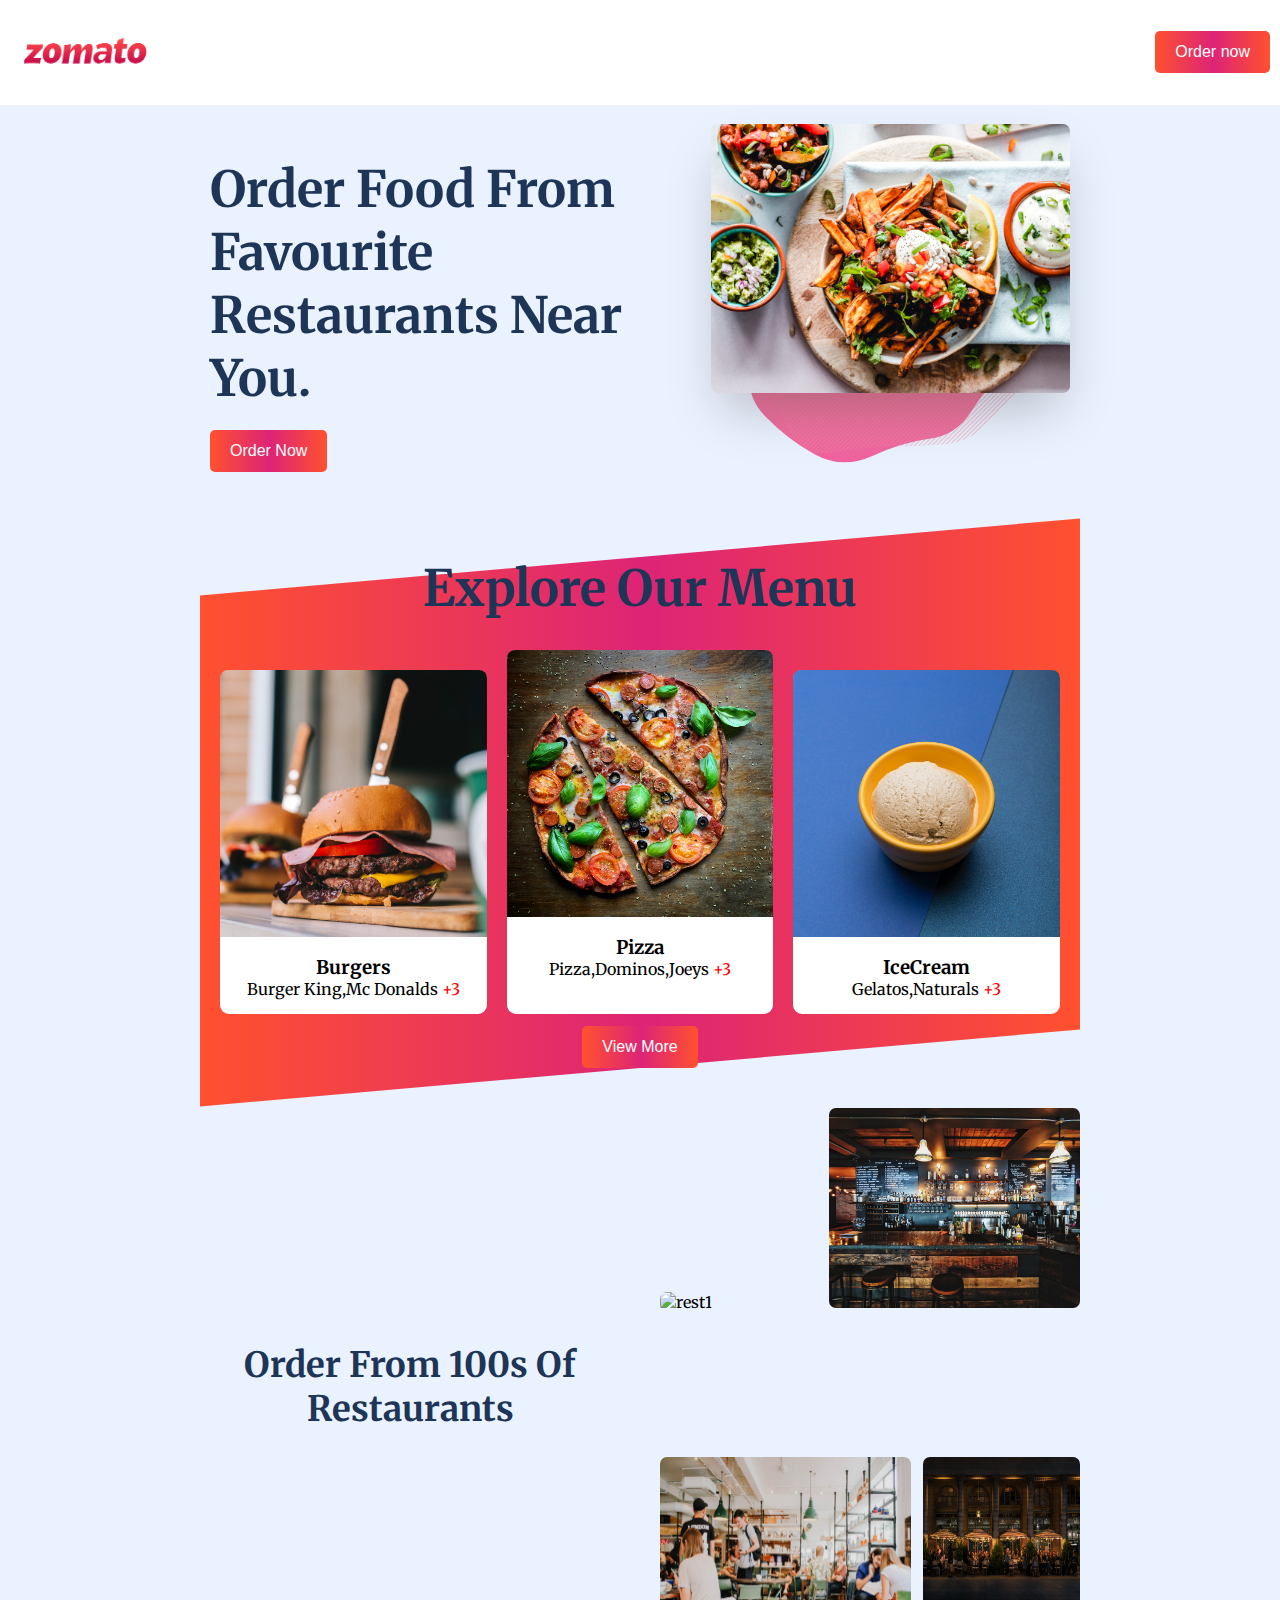
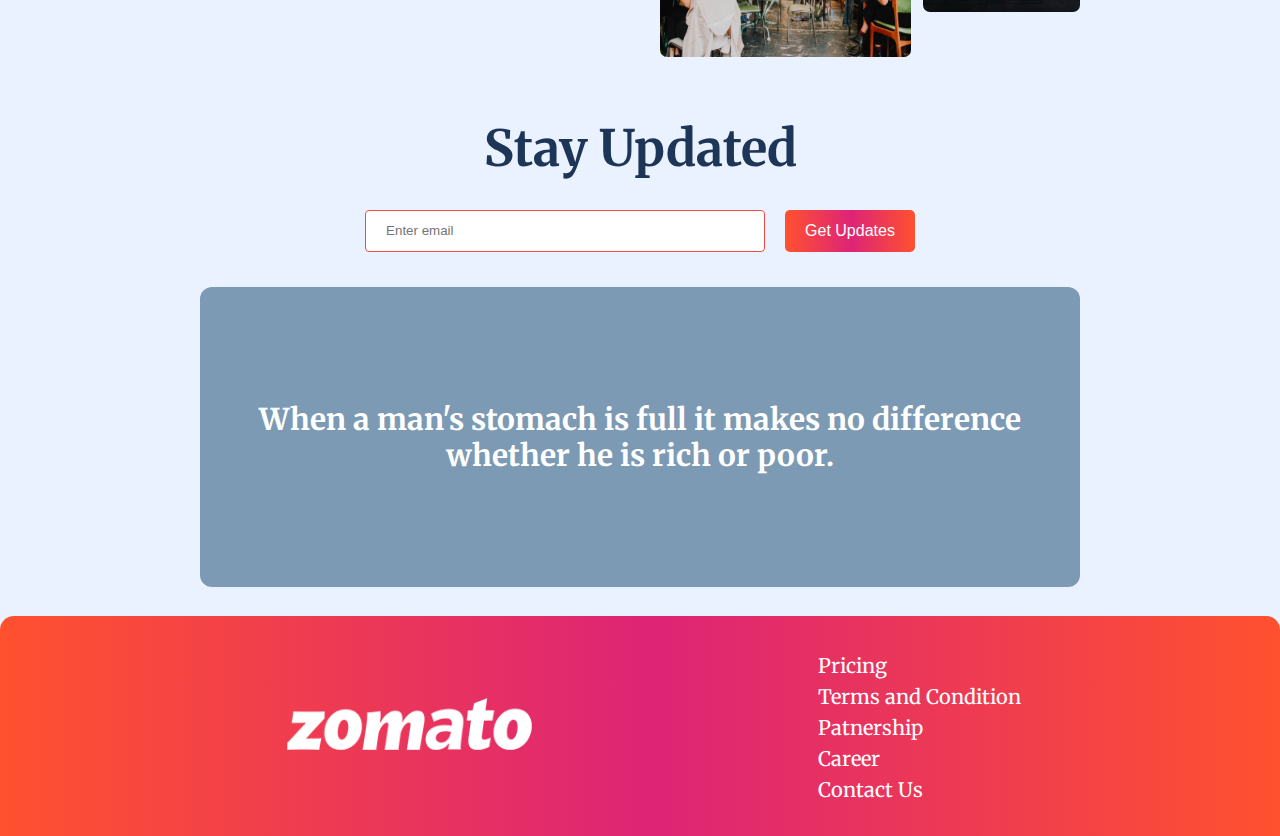
==== commit 1d85c068: "Donw with footer part" ====
--- a/index.html
+++ b/index.html
@@ -197,7 +197,47 @@
 
       </section>-->
 
-
     </main>
+       <!--Footer Section-->
+
+       <footer class="footer-main-container">
+
+
+
+        <div class="footer-container">
+
+        <div class="zomato-logo">
+
+          <img src="./assets/logo.png" alt="footer-logo" class="footer-logo">
+
+        </div>
+
+        <div class="list-items-footer">
+
+
+          <ul class="item">
+
+
+            <li>Pricing</li>
+            <li>Terms and Condition</li>
+            <li>Patnership</li>
+            <li>Career</li>
+            <li>Contact Us</li>
+  
+
+
+          </ul>
+
+
+
+        </div>
+
+
+
+
+      </div>
+
+
+    </footer>
   </body>
 </html>
--- a/style.css
+++ b/style.css
@@ -271,6 +271,59 @@
 
 
 
+
+
+
+
+/*Footer Container*/
+
+
+.footer-container{
+
+
+  width: 100%;
+  height: 300px;
+
+  display: flex;
+  flex-direction: column;
+  align-items: center;
+  justify-content:center;
+
+ 
+
+  background-image: linear-gradient(
+    to right,
+    #ff512f 0%,
+    #dd2476 51%,
+    #ff512f 100%
+  );
+
+  border-top-left-radius:14px ;
+  border-top-right-radius: 14px;
+ 
+  margin-top: 20px;
+}
+
+
+
+.footer-logo{
+
+  width: 300px;
+filter: brightness(0) invert(1);  
+
+}
+
+.list-items-footer ul{
+  color: #fff;
+  margin-top:-3em;
+
+
+}
+
+.item li{
+  margin:6px 0;
+  list-style: none;
+}
 
 
 
@@ -374,6 +427,19 @@
 
         
         }
+
+
+        .footer-container{
+
+          width:100%;
+          display:flex;
+          flex-direction: row;
+          align-items: center;
+          justify-content: space-evenly;
+          height: 200px;
+
+
+        }
       
   }
 
@@ -439,14 +505,26 @@
     }
 
     .quote-container{
-      width:100%;
-      height: 300px;
+      
       background-size: cover;
     }
     .quote-text{
-font-size:40px;
-
-    }
+font-size:30px;
+
+    }
+
+   .footer-container{
+
+    
+    width: 100%;
+    height: 220px;
+   }
+
+   .list-items-footer ul{
+     margin-top: 10px;
+     font-size: 20px;
+   }
+   
   }
   /*PC WITH LARGER SCREEN*/
   @media (min-width: 1400px) {
